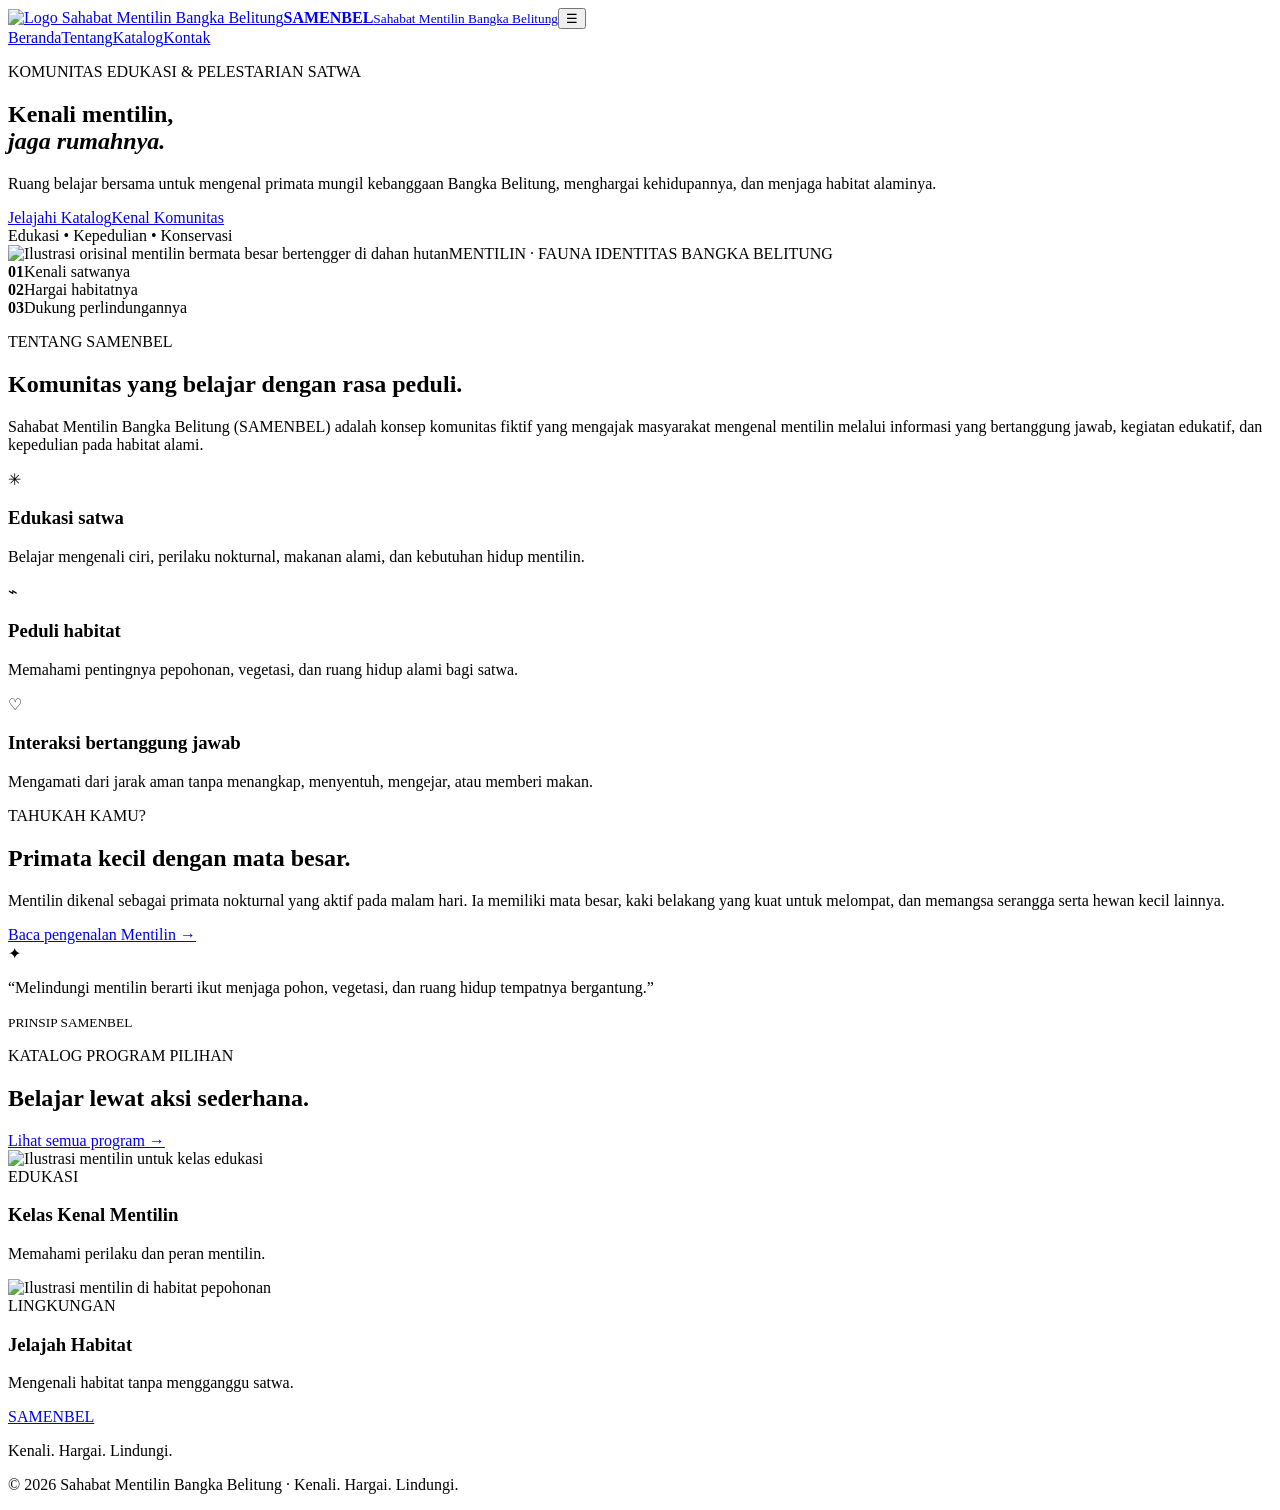
==== index.html @ 46540bb0 "Add files via upload" ====
<!DOCTYPE html>
<html lang="id">
<head>
  <meta charset="UTF-8">
  <meta name="viewport" content="width=device-width, initial-scale=1.0">
  <meta name="description" content="Komunitas fiktif edukasi dan pelestarian Mentilin di Bangka Belitung.">
  <title>Beranda | Sahabat Mentilin Bangka Belitung</title>
  <link rel="stylesheet" href="css/style.css">
  <script src="js/script.js" defer></script>
</head>
<body>
<header class="site-header"><div class="container header-inner"><a class="brand" href="index.html"><img src="img/logo-samenbel.svg" alt="Logo Sahabat Mentilin Bangka Belitung"><span><strong>SAMENBEL</strong><small>Sahabat Mentilin Bangka Belitung</small></span></a><button class="menu-toggle" type="button" aria-label="Buka navigasi" aria-expanded="false">☰</button><nav class="main-nav" aria-label="Navigasi utama"><a class="active" href="index.html">Beranda</a><a class="" href="tentang.html">Tentang</a><a class="" href="katalog.html">Katalog</a><a class="" href="kontak.php">Kontak</a></nav></div></header>
<main>
<section class="hero container"><div class="hero-copy"><p class="eyebrow">KOMUNITAS EDUKASI & PELESTARIAN SATWA</p><h1>Kenali mentilin,<br><em>jaga rumahnya.</em></h1><p class="hero-lead">Ruang belajar bersama untuk mengenal primata mungil kebanggaan Bangka Belitung, menghargai kehidupannya, dan menjaga habitat alaminya.</p><div class="hero-actions"><a class="button button-primary" href="katalog.html">Jelajahi Katalog</a><a class="button button-ghost" href="tentang.html">Kenal Komunitas</a></div><div class="hero-note"><span class="note-dot"></span> Edukasi • Kepedulian • Konservasi</div></div><div class="hero-art"><img src="img/hero-mentilin.svg" alt="Ilustrasi orisinal mentilin bermata besar bertengger di dahan hutan"><span class="art-caption">MENTILIN · FAUNA IDENTITAS BANGKA BELITUNG</span></div></section>
<section class="intro-strip"><div class="container strip-grid"><div><strong>01</strong><span>Kenali satwanya</span></div><div><strong>02</strong><span>Hargai habitatnya</span></div><div><strong>03</strong><span>Dukung perlindungannya</span></div></div></section>
<section class="section container"><div class="section-heading"><p class="eyebrow">TENTANG SAMENBEL</p><h2>Komunitas yang belajar dengan rasa peduli.</h2><p class="muted">Sahabat Mentilin Bangka Belitung (SAMENBEL) adalah konsep komunitas fiktif yang mengajak masyarakat mengenal mentilin melalui informasi yang bertanggung jawab, kegiatan edukatif, dan kepedulian pada habitat alami.</p></div><div class="feature-grid"><article class="feature-card"><span class="feature-icon">✳</span><h3>Edukasi satwa</h3><p>Belajar mengenali ciri, perilaku nokturnal, makanan alami, dan kebutuhan hidup mentilin.</p></article><article class="feature-card"><span class="feature-icon">⌁</span><h3>Peduli habitat</h3><p>Memahami pentingnya pepohonan, vegetasi, dan ruang hidup alami bagi satwa.</p></article><article class="feature-card"><span class="feature-icon">♡</span><h3>Interaksi bertanggung jawab</h3><p>Mengamati dari jarak aman tanpa menangkap, menyentuh, mengejar, atau memberi makan.</p></article></div></section>
<section class="section section-soft"><div class="container split-section"><div><p class="eyebrow">TAHUKAH KAMU?</p><h2>Primata kecil dengan mata besar.</h2><p class="muted">Mentilin dikenal sebagai primata nokturnal yang aktif pada malam hari. Ia memiliki mata besar, kaki belakang yang kuat untuk melompat, dan memangsa serangga serta hewan kecil lainnya.</p><a class="text-link" href="tentang.html#kenali-mentilin">Baca pengenalan Mentilin →</a></div><div class="fact-panel"><span class="fact-mark">✦</span><p>“Melindungi mentilin berarti ikut menjaga pohon, vegetasi, dan ruang hidup tempatnya bergantung.”</p><small>PRINSIP SAMENBEL</small></div></div></section>
<section class="section container"><div class="section-heading section-heading-row"><div><p class="eyebrow">KATALOG PROGRAM PILIHAN</p><h2>Belajar lewat aksi sederhana.</h2></div><a class="text-link" href="katalog.html">Lihat semua program →</a></div><div class="mini-programs"><article><img src="img/program-edukasi.svg" alt="Ilustrasi mentilin untuk kelas edukasi"><div><span>EDUKASI</span><h3>Kelas Kenal Mentilin</h3><p>Memahami perilaku dan peran mentilin.</p></div></article><article><img src="img/program-habitat.svg" alt="Ilustrasi mentilin di habitat pepohonan"><div><span>LINGKUNGAN</span><h3>Jelajah Habitat</h3><p>Mengenali habitat tanpa mengganggu satwa.</p></div></article></div></section>
</main>
<footer class="site-footer"><div class="container footer-inner"><div><a class="footer-brand" href="index.html">SAMENBEL</a><p>Kenali. Hargai. Lindungi.</p></div><p class="footer-note">© 2026 Sahabat Mentilin Bangka Belitung · Kenali. Hargai. Lindungi.</p></div></footer>
</body>
</html>
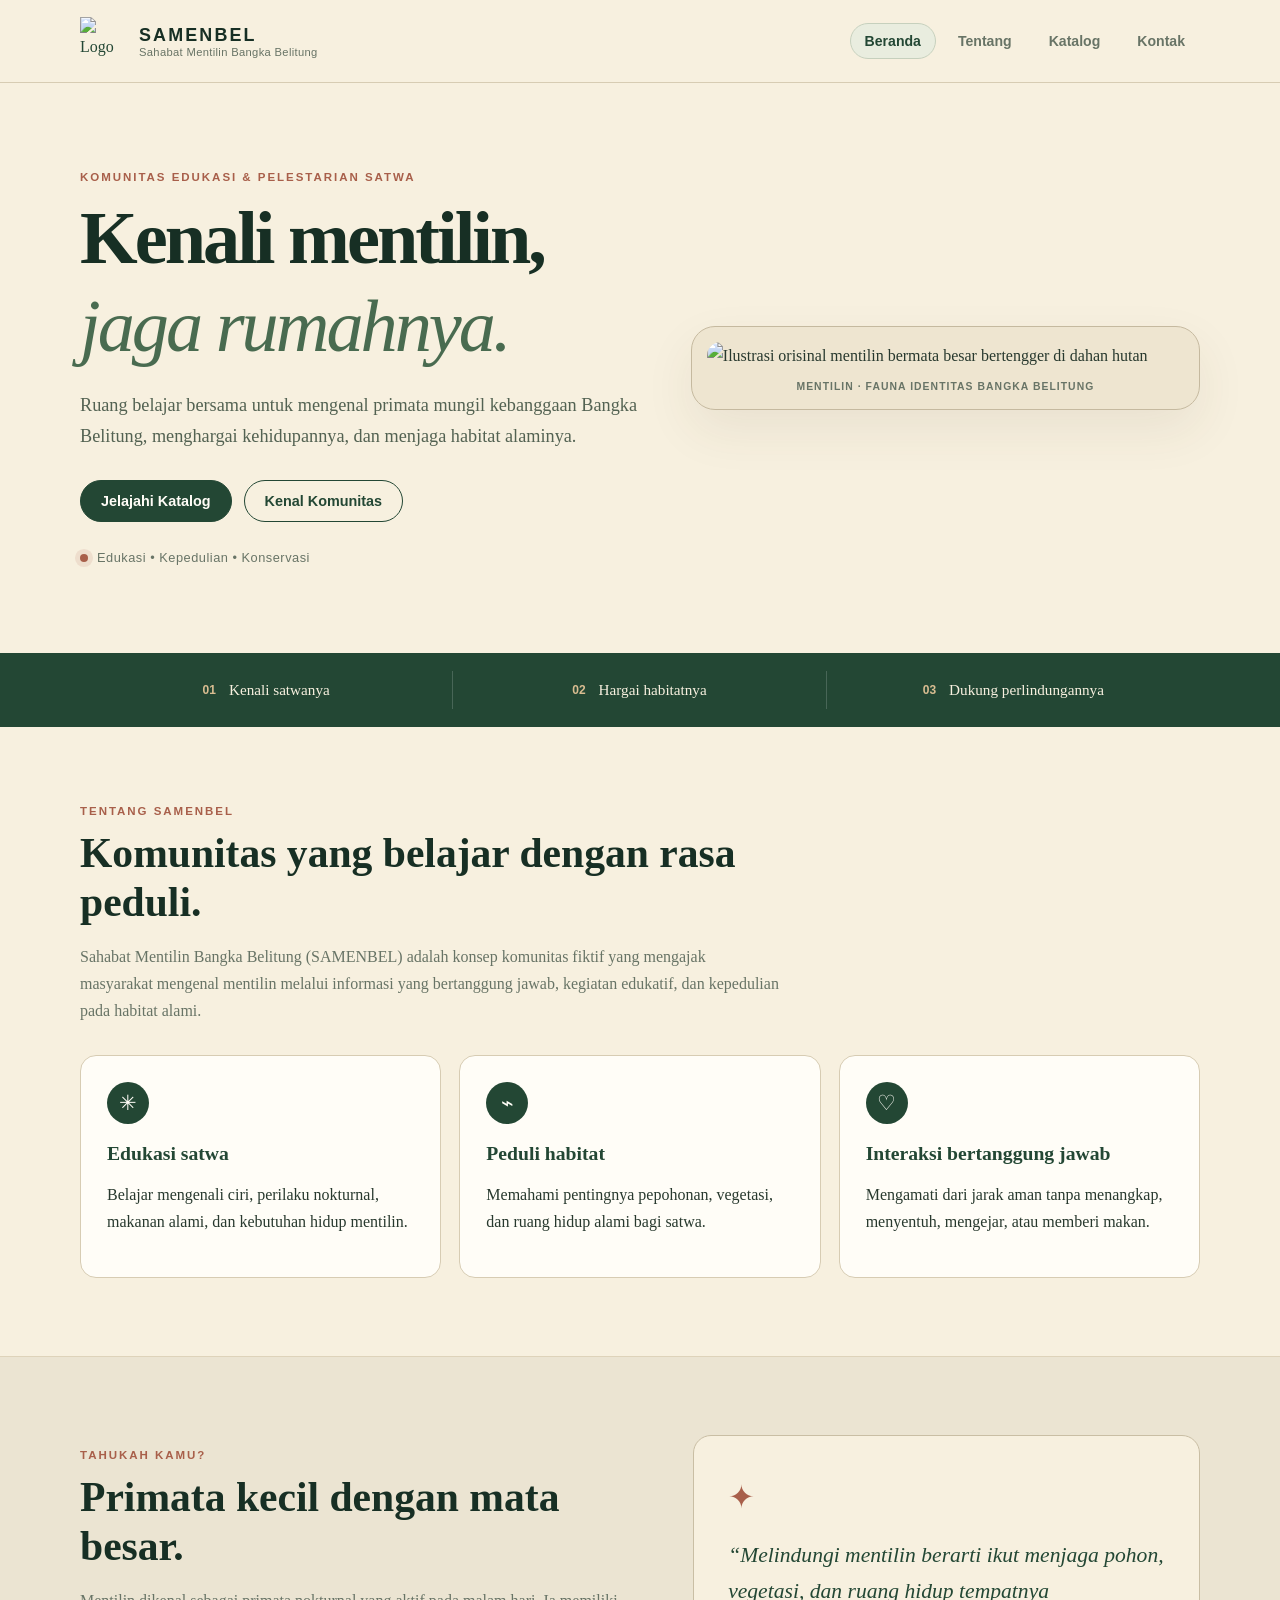
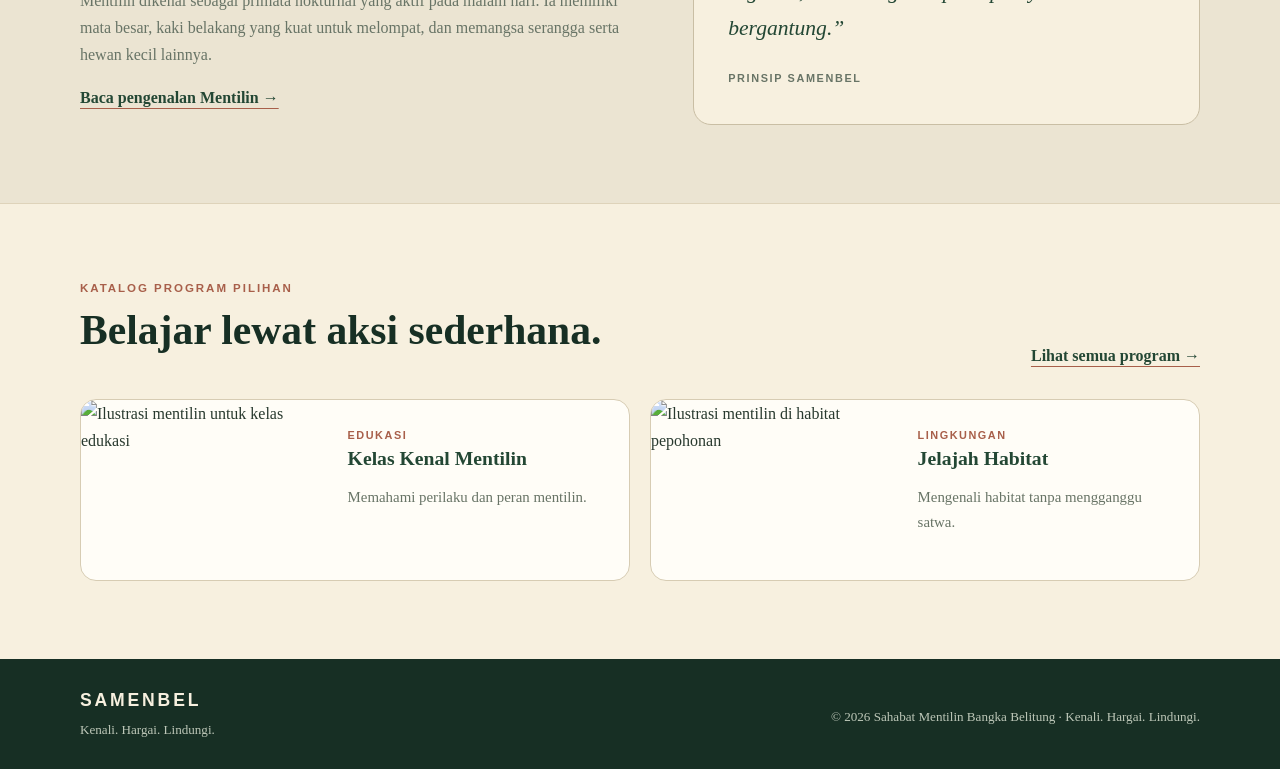
==== commit c7e7f01e: "Update index.html" ====
--- a/index.html
+++ b/index.html
@@ -5,8 +5,8 @@
   <meta name="viewport" content="width=device-width, initial-scale=1.0">
   <meta name="description" content="Komunitas fiktif edukasi dan pelestarian Mentilin di Bangka Belitung.">
   <title>Beranda | Sahabat Mentilin Bangka Belitung</title>
-  <link rel="stylesheet" href="css/style.css">
-  <script src="js/script.js" defer></script>
+  <link rel="stylesheet" href="style.css">
+  <script src="script.js" defer></script>
 </head>
 <body>
 <header class="site-header"><div class="container header-inner"><a class="brand" href="index.html"><img src="img/logo-samenbel.svg" alt="Logo Sahabat Mentilin Bangka Belitung"><span><strong>SAMENBEL</strong><small>Sahabat Mentilin Bangka Belitung</small></span></a><button class="menu-toggle" type="button" aria-label="Buka navigasi" aria-expanded="false">☰</button><nav class="main-nav" aria-label="Navigasi utama"><a class="active" href="index.html">Beranda</a><a class="" href="tentang.html">Tentang</a><a class="" href="katalog.html">Katalog</a><a class="" href="kontak.php">Kontak</a></nav></div></header>
--- a/style.css
+++ b/style.css
@@ -0,0 +1,175 @@
+/* SAMENBEL — Sahabat Mentilin Bangka Belitung */
+:root {
+  --hutan: #234734;
+  --hutan-gelap: #172f24;
+  --hutan-terang: #496b50;
+  --lumut: #8fa17a;
+  --krem: #f7f0df;
+  --kertas: #eee5d0;
+  --cokelat: #6b6256;
+  --tembaga: #a85f4a;
+  --teks: #28392e;
+  --redup: #687466;
+  --garis: #d7ccb3;
+  --putih: #fffdf7;
+  --radius: 16px;
+  --lebar: 1120px;
+}
+* { box-sizing: border-box; }
+html { scroll-behavior: smooth; }
+body { margin: 0; color: var(--teks); background: var(--krem); font-family: Georgia, "Times New Roman", serif; line-height: 1.7; }
+img { display: block; max-width: 100%; }
+a { color: var(--hutan); }
+button, input, select, textarea { font: inherit; }
+::selection { color: var(--putih); background: var(--hutan); }
+.container { width: min(var(--lebar), calc(100% - 40px)); margin-inline: auto; }
+.site-header { position: sticky; top: 0; z-index: 10; background: #f7f0dff2; border-bottom: 1px solid var(--garis); backdrop-filter: blur(12px); }
+.header-inner { display: flex; align-items: center; justify-content: space-between; gap: 24px; min-height: 82px; }
+.brand { display: flex; align-items: center; gap: 11px; text-decoration: none; }
+.brand img { width: 48px; height: 48px; }
+.brand strong { display: block; color: var(--hutan-gelap); font: 800 1.12rem Arial, sans-serif; letter-spacing: .12em; }
+.brand small { display: block; color: var(--redup); font: .7rem Arial, sans-serif; letter-spacing: .03em; }
+.main-nav { display: flex; align-items: center; gap: 7px; }
+.main-nav a { padding: 9px 14px; border: 1px solid transparent; border-radius: 99px; color: var(--redup); font: 700 .88rem Arial, sans-serif; text-decoration: none; transition: color .2s, background .2s, border-color .2s; }
+.main-nav a:hover, .main-nav a.active { color: var(--hutan); border-color: #c6d0bd; background: #e9eddf; }
+.menu-toggle { display: none; padding: 8px 12px; border: 1px solid var(--garis); border-radius: 9px; color: var(--hutan); background: var(--putih); cursor: pointer; }
+.hero { display: grid; grid-template-columns: minmax(0, 1.05fr) minmax(320px, .95fr); align-items: center; gap: 48px; min-height: 570px; padding-block: 72px; }
+.eyebrow { margin: 0 0 12px; color: var(--tembaga); font: 800 .72rem Arial, sans-serif; letter-spacing: .17em; text-transform: uppercase; }
+h1, h2, h3 { margin-top: 0; line-height: 1.18; }
+h1 { margin-bottom: 20px; color: var(--hutan-gelap); font-size: clamp(2.7rem, 5.8vw, 4.7rem); font-weight: 700; letter-spacing: -.04em; }
+h1 em { color: var(--hutan-terang); font-weight: 500; }
+h2 { margin-bottom: 14px; color: var(--hutan-gelap); font-size: clamp(1.8rem, 3.3vw, 2.6rem); }
+h3 { margin-bottom: 9px; color: var(--hutan); font-size: 1.23rem; }
+.hero-lead { max-width: 630px; color: #536252; font-size: 1.14rem; }
+.hero-actions { display: flex; flex-wrap: wrap; gap: 12px; margin-top: 28px; }
+.button { display: inline-block; padding: 12px 20px; border: 1px solid var(--hutan); border-radius: 99px; font: 700 .9rem Arial, sans-serif; text-align: center; text-decoration: none; cursor: pointer; transition: transform .2s, box-shadow .2s, background .2s; }
+.button:hover { transform: translateY(-2px); box-shadow: 0 9px 20px #23473422; }
+.button-primary { color: var(--putih); background: var(--hutan); }
+.button-primary:hover { color: #fff; background: #315c41; }
+.button-ghost { color: var(--hutan); background: transparent; }
+.button-ghost:hover { background: #e9eddf; }
+.hero-note { display: flex; align-items: center; gap: 9px; margin-top: 28px; color: var(--redup); font: .8rem Arial, sans-serif; letter-spacing: .04em; }
+.note-dot { width: 8px; height: 8px; border-radius: 50%; background: var(--tembaga); box-shadow: 0 0 0 5px #a85f4a1f; }
+.hero-art { position: relative; padding: 15px; border: 1px solid #c5b99f; border-radius: 24px; background: #eee5d0; box-shadow: 0 20px 50px #4b422514; animation: float-in .7s ease both; }
+.hero-art img { width: 100%; border-radius: 15px; }
+.art-caption { display: block; padding: 11px 6px 2px; color: var(--redup); font: 700 .65rem Arial, sans-serif; letter-spacing: .1em; text-align: center; }
+.intro-strip { color: var(--krem); background: var(--hutan); }
+.strip-grid { display: grid; grid-template-columns: repeat(3, 1fr); padding-block: 18px; }
+.strip-grid div { display: flex; justify-content: center; align-items: center; gap: 13px; padding: 6px; border-right: 1px solid #ffffff2c; }
+.strip-grid div:last-child { border-right: 0; }
+.strip-grid strong { color: #d9bd91; font: 800 .75rem Arial, sans-serif; }
+.strip-grid span { font-size: .95rem; }
+.section { padding-block: 78px; }
+.section-soft { background: #ebe4d2; border-block: 1px solid #ded3ba; }
+.section-heading { max-width: 700px; margin-bottom: 30px; }
+.section-heading-row { display: flex; justify-content: space-between; align-items: end; gap: 24px; max-width: none; }
+.muted { color: var(--redup); }
+.feature-grid { display: grid; grid-template-columns: repeat(3, 1fr); gap: 18px; }
+.feature-card { padding: 26px; border: 1px solid var(--garis); border-radius: var(--radius); background: var(--putih); transition: transform .2s, box-shadow .2s; }
+.feature-card:hover, .program-card:hover { transform: translateY(-5px); box-shadow: 0 14px 28px #354c3518; }
+.feature-icon { display: grid; place-items: center; width: 42px; height: 42px; margin-bottom: 18px; border-radius: 50%; color: var(--putih); background: var(--hutan); font-size: 1.3rem; }
+.split-section { display: grid; grid-template-columns: 1fr .9fr; align-items: center; gap: 50px; }
+.fact-panel { padding: 34px; border: 1px solid #c9bea4; border-radius: 18px; background: #f7f0df; }
+.fact-mark { color: var(--tembaga); font-size: 2rem; }
+.fact-panel p { margin: 12px 0 16px; color: var(--hutan); font-size: 1.35rem; font-style: italic; }
+.fact-panel small { color: var(--redup); font: 800 .68rem Arial, sans-serif; letter-spacing: .15em; }
+.text-link { color: var(--hutan); font-weight: 700; text-decoration-color: #a85f4a; text-underline-offset: 5px; }
+.mini-programs { display: grid; grid-template-columns: repeat(2, 1fr); gap: 20px; }
+.mini-programs article { display: grid; grid-template-columns: 45% 1fr; overflow: hidden; border: 1px solid var(--garis); border-radius: var(--radius); background: var(--putih); }
+.mini-programs img { width: 100%; height: 100%; min-height: 180px; object-fit: cover; }
+.mini-programs article div { padding: 20px; }
+.mini-programs span, .program-tag, .card-kicker { color: var(--tembaga); font: 800 .68rem Arial, sans-serif; letter-spacing: .14em; text-transform: uppercase; }
+.mini-programs p { margin-bottom: 0; color: var(--redup); font-size: .93rem; }
+.page-hero { padding-block: 86px 34px; }
+.page-hero h1 { max-width: 780px; font-size: clamp(2.6rem, 5.5vw, 4.2rem); }
+.about-intro { display: grid; grid-template-columns: .95fr 1.05fr; align-items: center; gap: 48px; }
+.about-image { padding: 12px; border: 1px solid #c5b99f; border-radius: 20px; background: #eee5d0; }
+.about-image img { width: 100%; border-radius: 12px; }
+.vision-grid { display: grid; grid-template-columns: .8fr 1.2fr; gap: 18px; }
+.vision-card { padding: 28px; border: 1px solid #d4c8ae; border-radius: var(--radius); background: var(--putih); }
+.vision-card h3 { margin-top: 18px; font-size: 1.4rem; line-height: 1.45; }
+.vision-card ul { margin: 16px 0 0; padding-left: 20px; color: var(--redup); }
+.vision-card li { margin-bottom: 10px; }
+.table-wrap { overflow-x: auto; border: 1px solid var(--garis); border-radius: 12px; }
+table { width: 100%; min-width: 680px; border-collapse: collapse; background: var(--putih); }
+th, td { padding: 15px 17px; border-bottom: 1px solid var(--garis); text-align: left; vertical-align: top; }
+th { color: var(--krem); background: var(--hutan); font: 800 .72rem Arial, sans-serif; letter-spacing: .09em; text-transform: uppercase; }
+td { color: #536252; }
+tbody tr:last-child td { border-bottom: 0; }
+tbody tr:hover { background: #f0f2e8; }
+.source-note { margin-top: 12px; color: var(--redup); font-size: .82rem; }
+.value-row { display: flex; flex-wrap: wrap; gap: 10px; }
+.value-row span { padding: 9px 15px; border: 1px solid var(--garis); border-radius: 99px; color: var(--hutan); background: #fffaf0; font: 700 .85rem Arial, sans-serif; }
+.program-grid { display: grid; grid-template-columns: repeat(3, 1fr); gap: 20px; }
+.program-card { overflow: hidden; border: 1px solid var(--garis); border-radius: 17px; background: var(--putih); transition: transform .2s, box-shadow .2s; }
+.program-card img { width: 100%; aspect-ratio: 800 / 520; object-fit: cover; border-bottom: 1px solid var(--garis); }
+.program-body { position: relative; min-height: 245px; padding: 22px; }
+.program-body p { color: var(--redup); font-size: .94rem; }
+.program-index { position: absolute; right: 20px; bottom: 15px; color: #a7a18e; font: 800 .65rem Arial, sans-serif; letter-spacing: .12em; }
+.safety-list { padding: 24px 28px; border: 1px solid #d2c6ad; border-radius: 16px; background: #f7f0df; }
+.safety-list p { display: flex; gap: 15px; align-items: baseline; margin: 0; padding: 12px 0; border-bottom: 1px solid var(--garis); color: var(--hutan); }
+.safety-list p:last-child { border-bottom: 0; }
+.safety-list span { color: var(--tembaga); font: 800 .72rem Arial, sans-serif; }
+.contact-grid { display: grid; grid-template-columns: .95fr 1.05fr; align-items: start; gap: 36px; }
+.contact-details, .form-panel { padding: 28px; border: 1px solid var(--garis); border-radius: 17px; background: var(--putih); }
+.contact-detail { padding: 14px 0; border-bottom: 1px solid var(--garis); }
+.contact-detail span { display: block; margin-bottom: 4px; color: var(--tembaga); font: 800 .68rem Arial, sans-serif; letter-spacing: .13em; text-transform: uppercase; }
+.contact-detail p { margin: 0; color: var(--redup); }
+.map-panel { height: 250px; margin-top: 22px; overflow: hidden; border: 1px solid var(--garis); border-radius: 12px; }
+.map-panel iframe { width: 100%; height: 100%; border: 0; filter: saturate(.6); }
+.form-intro { font-size: .93rem; }
+.form-field { margin-bottom: 16px; }
+.form-field label { display: block; margin-bottom: 6px; color: var(--hutan); font: 700 .82rem Arial, sans-serif; }
+.form-field input, .form-field select, .form-field textarea { width: 100%; padding: 11px 12px; border: 1px solid #cfc4ac; border-radius: 9px; outline: none; color: var(--teks); background: #fffdf8; }
+.form-field input:focus, .form-field select:focus, .form-field textarea:focus { border-color: var(--hutan-terang); box-shadow: 0 0 0 3px #8fa17a33; }
+.form-field textarea { resize: vertical; }
+.form-field small { color: var(--redup); font-size: .76rem; }
+.form-status { min-height: 1.5em; margin: 10px 0 0; color: var(--hutan); font-size: .88rem; }
+.site-footer { color: #e8e3d3; background: var(--hutan-gelap); }
+.footer-inner { display: flex; justify-content: space-between; align-items: center; gap: 20px; padding-block: 28px; }
+.footer-brand { color: #f7f0df; font: 800 1.1rem Arial, sans-serif; letter-spacing: .16em; text-decoration: none; }
+.footer-inner p { margin: 5px 0 0; color: #bdc7b8; font-size: .82rem; }
+.footer-note { text-align: right; }
+@keyframes float-in { from { opacity: 0; transform: translateY(14px); } to { opacity: 1; transform: translateY(0); } }
+@media (max-width: 760px) {
+  .menu-toggle { display: block; }
+  .header-inner { position: relative; flex-wrap: wrap; padding-block: 12px; }
+  .main-nav { display: none; flex: 1 0 100%; flex-direction: column; align-items: stretch; gap: 4px; }
+  .main-nav.show-menu { display: flex; }
+  .main-nav a { padding: 11px 13px; }
+  .hero, .split-section, .about-intro, .vision-grid, .contact-grid { grid-template-columns: 1fr; }
+  .hero { gap: 30px; min-height: 0; padding-block: 58px; }
+  .feature-grid { grid-template-columns: 1fr; }
+  .program-grid { grid-template-columns: repeat(2, minmax(0, 1fr)); }
+}
+@media (max-width: 600px) {
+  .container { width: min(var(--lebar), calc(100% - 30px)); }
+  .section { padding-block: 55px; }
+  .page-hero { padding-block: 62px 25px; }
+  .page-hero h1 { font-size: 2.55rem; }
+  .strip-grid { grid-template-columns: 1fr; padding-block: 8px; }
+  .strip-grid div { justify-content: flex-start; border-right: 0; border-bottom: 1px solid #ffffff2c; padding: 10px 3px; }
+  .strip-grid div:last-child { border-bottom: 0; }
+  .section-heading-row { align-items: flex-start; flex-direction: column; }
+  .program-grid, .mini-programs { grid-template-columns: 1fr; }
+  .mini-programs article { grid-template-columns: 1fr; }
+  .mini-programs img { aspect-ratio: 800 / 520; min-height: 0; }
+  .hero-art { padding: 8px; }
+  .contact-details, .form-panel { padding: 21px; }
+  .footer-inner { align-items: flex-start; flex-direction: column; }
+  .footer-note { text-align: left; }
+  table { min-width: 600px; }
+}
+@media (min-width: 992px) {
+  .container { width: min(var(--lebar), calc(100% - 64px)); }
+  .program-grid { grid-template-columns: repeat(3, 1fr); }
+}
+
+/* Status pengiriman formulir dari server */
+.form-alert { margin: 14px 0 18px; padding: 12px 14px; border-radius: 9px; font-size: .9rem; }
+.form-alert.success { border: 1px solid #8aa77f; color: #294c36; background: #e7f0e3; }
+.form-alert.error { border: 1px solid #c47b6c; color: #783a2e; background: #f8e9e4; }
+
+/* Penyesuaian ilustrasi Mentilin dan aksesibilitas. */
+.program-card img { background: #e8e4d4; }
+.menu-toggle:focus-visible, .main-nav a:focus-visible, .button:focus-visible, input:focus-visible, select:focus-visible, textarea:focus-visible { outline: 3px solid #a85f4a; outline-offset: 3px; }
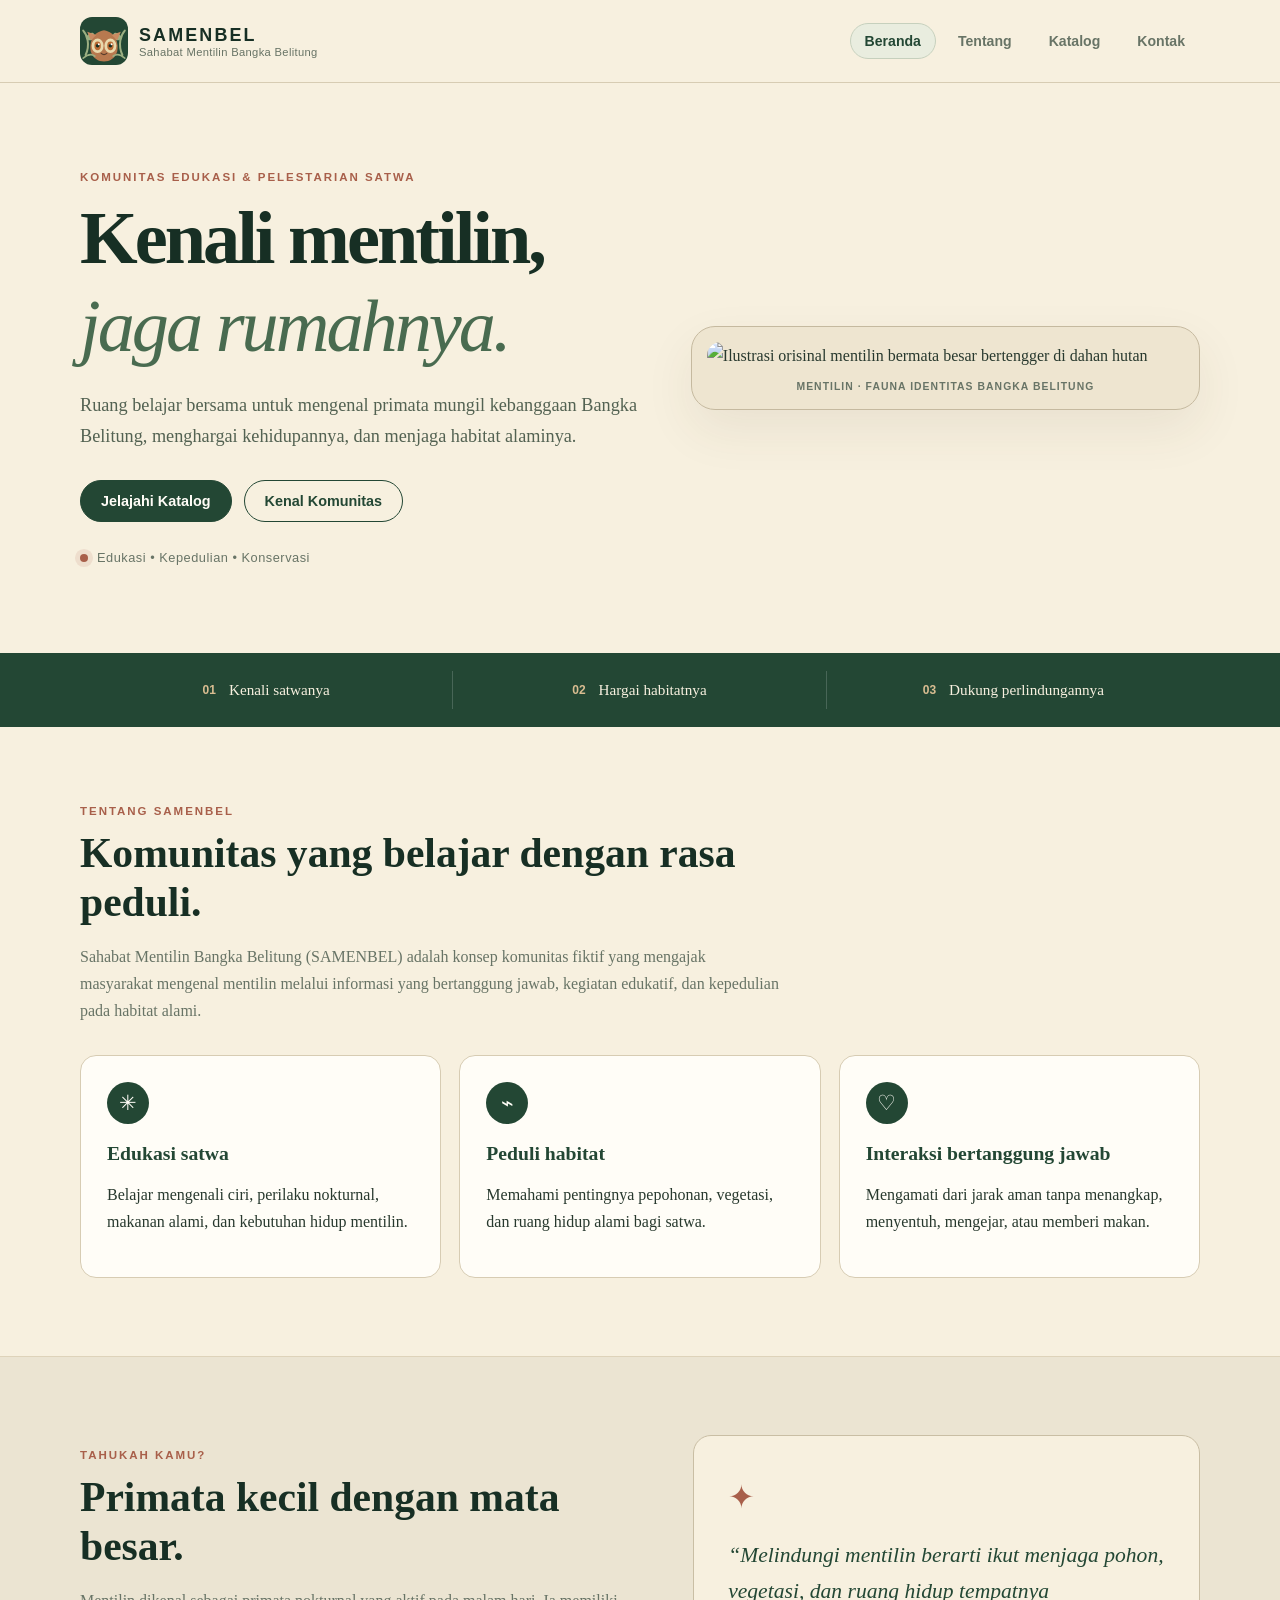
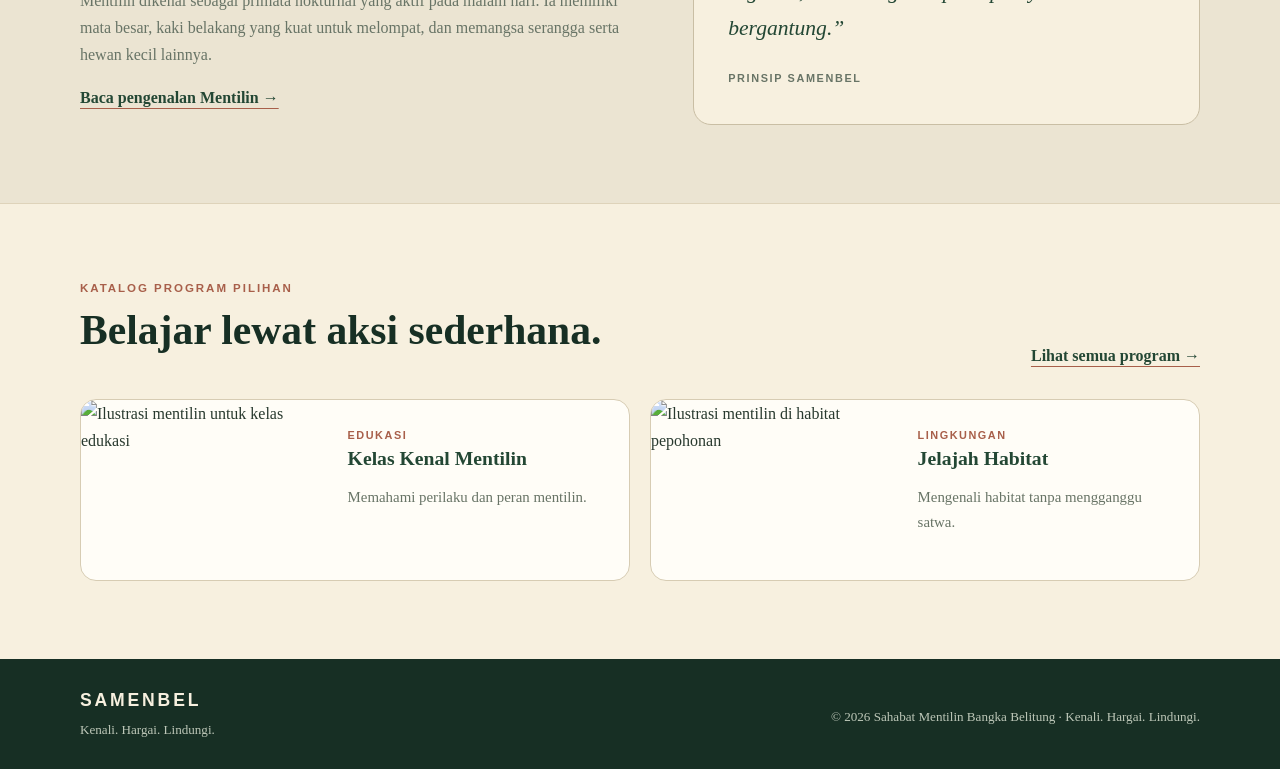
==== commit e1aa0040: "Update index.html" ====
--- a/index.html
+++ b/index.html
@@ -9,7 +9,7 @@
   <script src="script.js" defer></script>
 </head>
 <body>
-<header class="site-header"><div class="container header-inner"><a class="brand" href="index.html"><img src="img/logo-samenbel.svg" alt="Logo Sahabat Mentilin Bangka Belitung"><span><strong>SAMENBEL</strong><small>Sahabat Mentilin Bangka Belitung</small></span></a><button class="menu-toggle" type="button" aria-label="Buka navigasi" aria-expanded="false">☰</button><nav class="main-nav" aria-label="Navigasi utama"><a class="active" href="index.html">Beranda</a><a class="" href="tentang.html">Tentang</a><a class="" href="katalog.html">Katalog</a><a class="" href="kontak.php">Kontak</a></nav></div></header>
+<header class="site-header"><div class="container header-inner"><a class="brand" href="index.html"><img src="logo-samenbel.svg" alt="Logo Sahabat Mentilin Bangka Belitung"><span><strong>SAMENBEL</strong><small>Sahabat Mentilin Bangka Belitung</small></span></a><button class="menu-toggle" type="button" aria-label="Buka navigasi" aria-expanded="false">☰</button><nav class="main-nav" aria-label="Navigasi utama"><a class="active" href="index.html">Beranda</a><a class="" href="tentang.html">Tentang</a><a class="" href="katalog.html">Katalog</a><a class="" href="kontak.php">Kontak</a></nav></div></header>
 <main>
 <section class="hero container"><div class="hero-copy"><p class="eyebrow">KOMUNITAS EDUKASI & PELESTARIAN SATWA</p><h1>Kenali mentilin,<br><em>jaga rumahnya.</em></h1><p class="hero-lead">Ruang belajar bersama untuk mengenal primata mungil kebanggaan Bangka Belitung, menghargai kehidupannya, dan menjaga habitat alaminya.</p><div class="hero-actions"><a class="button button-primary" href="katalog.html">Jelajahi Katalog</a><a class="button button-ghost" href="tentang.html">Kenal Komunitas</a></div><div class="hero-note"><span class="note-dot"></span> Edukasi • Kepedulian • Konservasi</div></div><div class="hero-art"><img src="img/hero-mentilin.svg" alt="Ilustrasi orisinal mentilin bermata besar bertengger di dahan hutan"><span class="art-caption">MENTILIN · FAUNA IDENTITAS BANGKA BELITUNG</span></div></section>
 <section class="intro-strip"><div class="container strip-grid"><div><strong>01</strong><span>Kenali satwanya</span></div><div><strong>02</strong><span>Hargai habitatnya</span></div><div><strong>03</strong><span>Dukung perlindungannya</span></div></div></section>
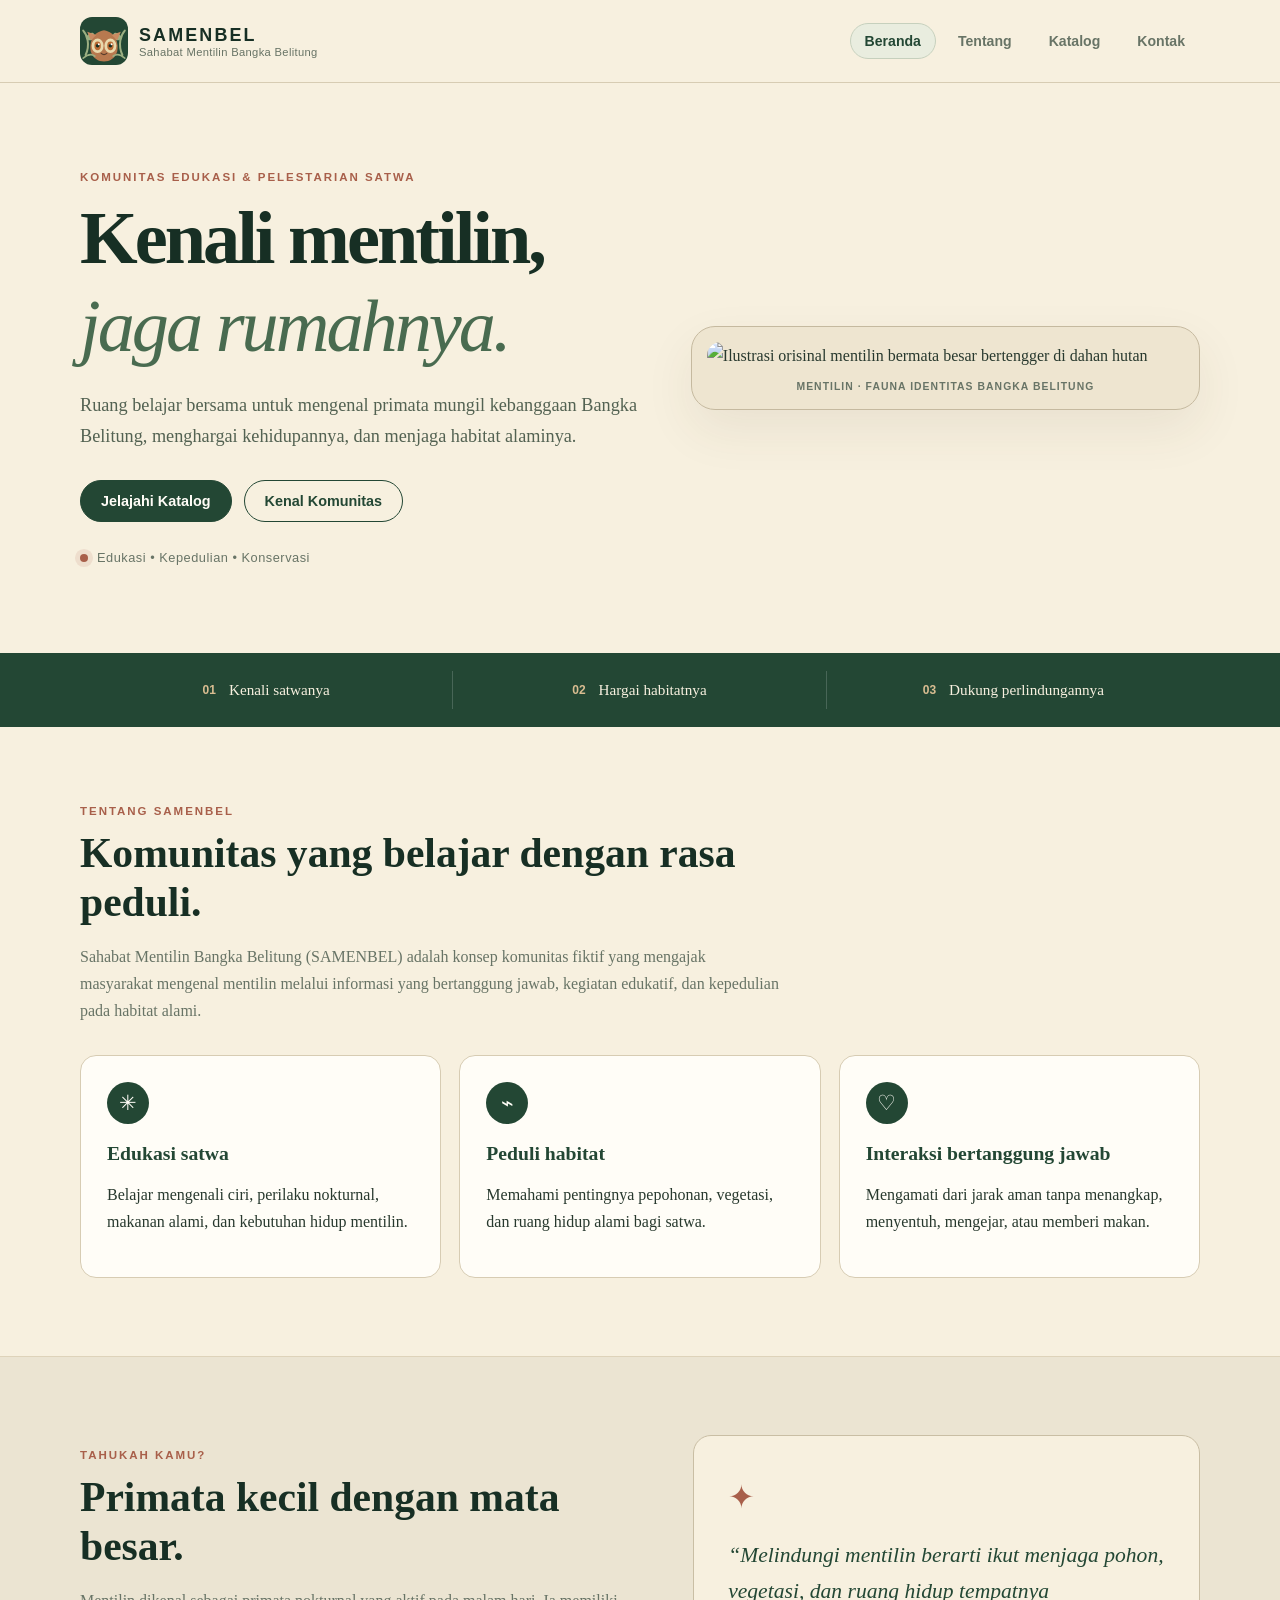
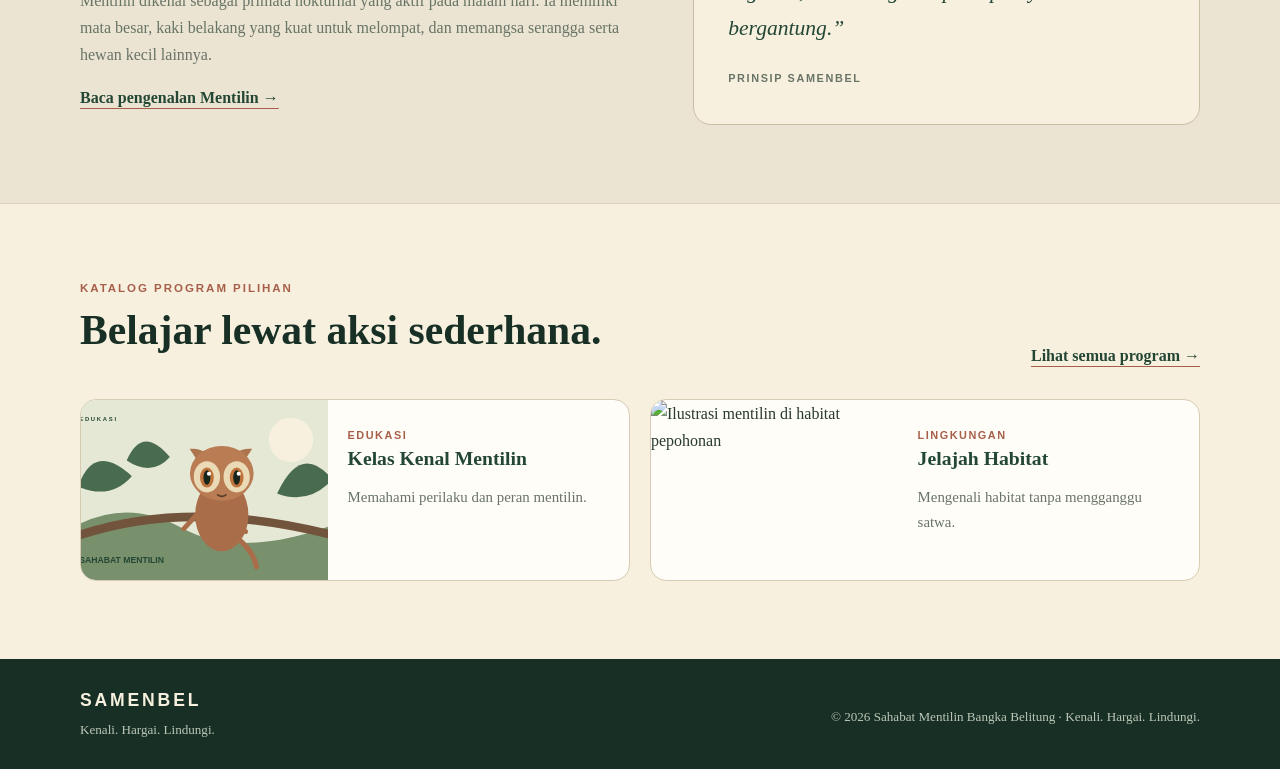
==== commit 4e169ebc: "Update index.html" ====
--- a/index.html
+++ b/index.html
@@ -15,7 +15,7 @@
 <section class="intro-strip"><div class="container strip-grid"><div><strong>01</strong><span>Kenali satwanya</span></div><div><strong>02</strong><span>Hargai habitatnya</span></div><div><strong>03</strong><span>Dukung perlindungannya</span></div></div></section>
 <section class="section container"><div class="section-heading"><p class="eyebrow">TENTANG SAMENBEL</p><h2>Komunitas yang belajar dengan rasa peduli.</h2><p class="muted">Sahabat Mentilin Bangka Belitung (SAMENBEL) adalah konsep komunitas fiktif yang mengajak masyarakat mengenal mentilin melalui informasi yang bertanggung jawab, kegiatan edukatif, dan kepedulian pada habitat alami.</p></div><div class="feature-grid"><article class="feature-card"><span class="feature-icon">✳</span><h3>Edukasi satwa</h3><p>Belajar mengenali ciri, perilaku nokturnal, makanan alami, dan kebutuhan hidup mentilin.</p></article><article class="feature-card"><span class="feature-icon">⌁</span><h3>Peduli habitat</h3><p>Memahami pentingnya pepohonan, vegetasi, dan ruang hidup alami bagi satwa.</p></article><article class="feature-card"><span class="feature-icon">♡</span><h3>Interaksi bertanggung jawab</h3><p>Mengamati dari jarak aman tanpa menangkap, menyentuh, mengejar, atau memberi makan.</p></article></div></section>
 <section class="section section-soft"><div class="container split-section"><div><p class="eyebrow">TAHUKAH KAMU?</p><h2>Primata kecil dengan mata besar.</h2><p class="muted">Mentilin dikenal sebagai primata nokturnal yang aktif pada malam hari. Ia memiliki mata besar, kaki belakang yang kuat untuk melompat, dan memangsa serangga serta hewan kecil lainnya.</p><a class="text-link" href="tentang.html#kenali-mentilin">Baca pengenalan Mentilin →</a></div><div class="fact-panel"><span class="fact-mark">✦</span><p>“Melindungi mentilin berarti ikut menjaga pohon, vegetasi, dan ruang hidup tempatnya bergantung.”</p><small>PRINSIP SAMENBEL</small></div></div></section>
-<section class="section container"><div class="section-heading section-heading-row"><div><p class="eyebrow">KATALOG PROGRAM PILIHAN</p><h2>Belajar lewat aksi sederhana.</h2></div><a class="text-link" href="katalog.html">Lihat semua program →</a></div><div class="mini-programs"><article><img src="img/program-edukasi.svg" alt="Ilustrasi mentilin untuk kelas edukasi"><div><span>EDUKASI</span><h3>Kelas Kenal Mentilin</h3><p>Memahami perilaku dan peran mentilin.</p></div></article><article><img src="img/program-habitat.svg" alt="Ilustrasi mentilin di habitat pepohonan"><div><span>LINGKUNGAN</span><h3>Jelajah Habitat</h3><p>Mengenali habitat tanpa mengganggu satwa.</p></div></article></div></section>
+<section class="section container"><div class="section-heading section-heading-row"><div><p class="eyebrow">KATALOG PROGRAM PILIHAN</p><h2>Belajar lewat aksi sederhana.</h2></div><a class="text-link" href="katalog.html">Lihat semua program →</a></div><div class="mini-programs"><article><img src="program-edukasi.svg" alt="Ilustrasi mentilin untuk kelas edukasi"><div><span>EDUKASI</span><h3>Kelas Kenal Mentilin</h3><p>Memahami perilaku dan peran mentilin.</p></div></article><article><img src="img/program-habitat.svg" alt="Ilustrasi mentilin di habitat pepohonan"><div><span>LINGKUNGAN</span><h3>Jelajah Habitat</h3><p>Mengenali habitat tanpa mengganggu satwa.</p></div></article></div></section>
 </main>
 <footer class="site-footer"><div class="container footer-inner"><div><a class="footer-brand" href="index.html">SAMENBEL</a><p>Kenali. Hargai. Lindungi.</p></div><p class="footer-note">© 2026 Sahabat Mentilin Bangka Belitung · Kenali. Hargai. Lindungi.</p></div></footer>
 </body>
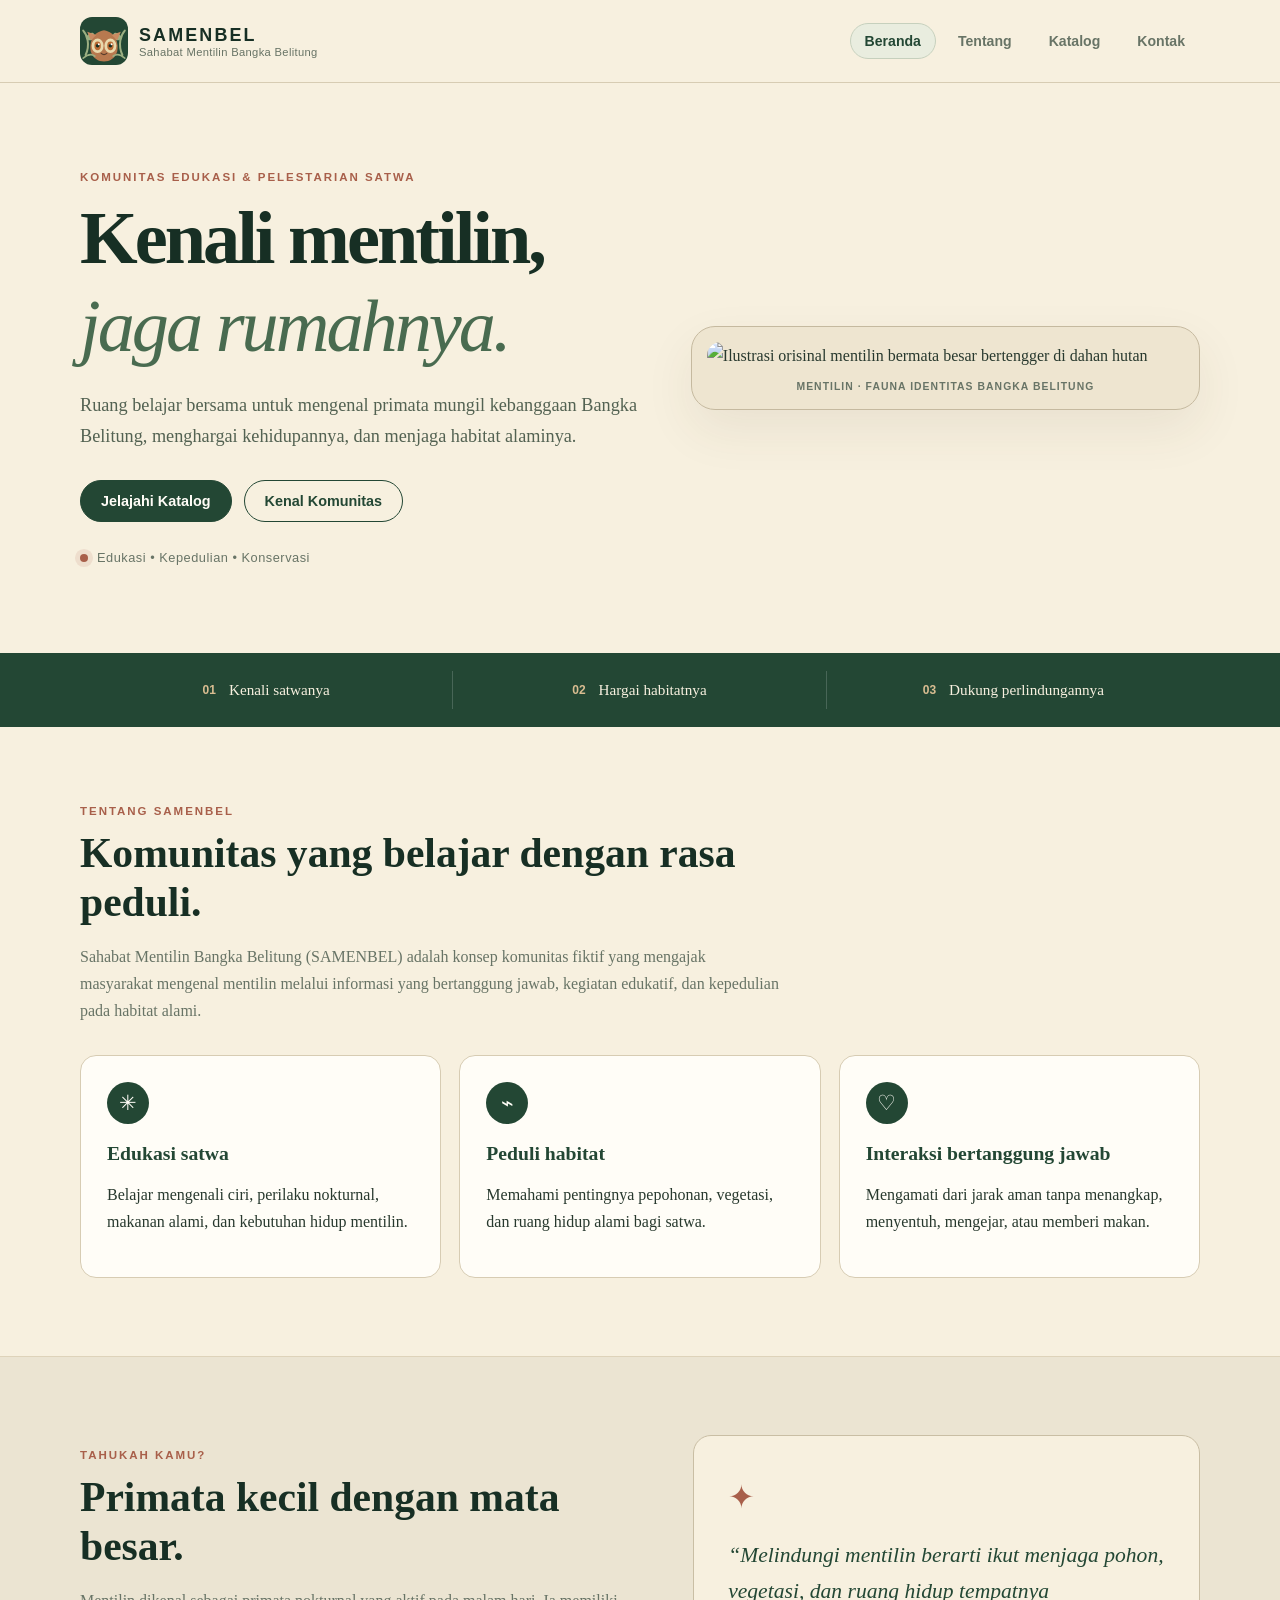
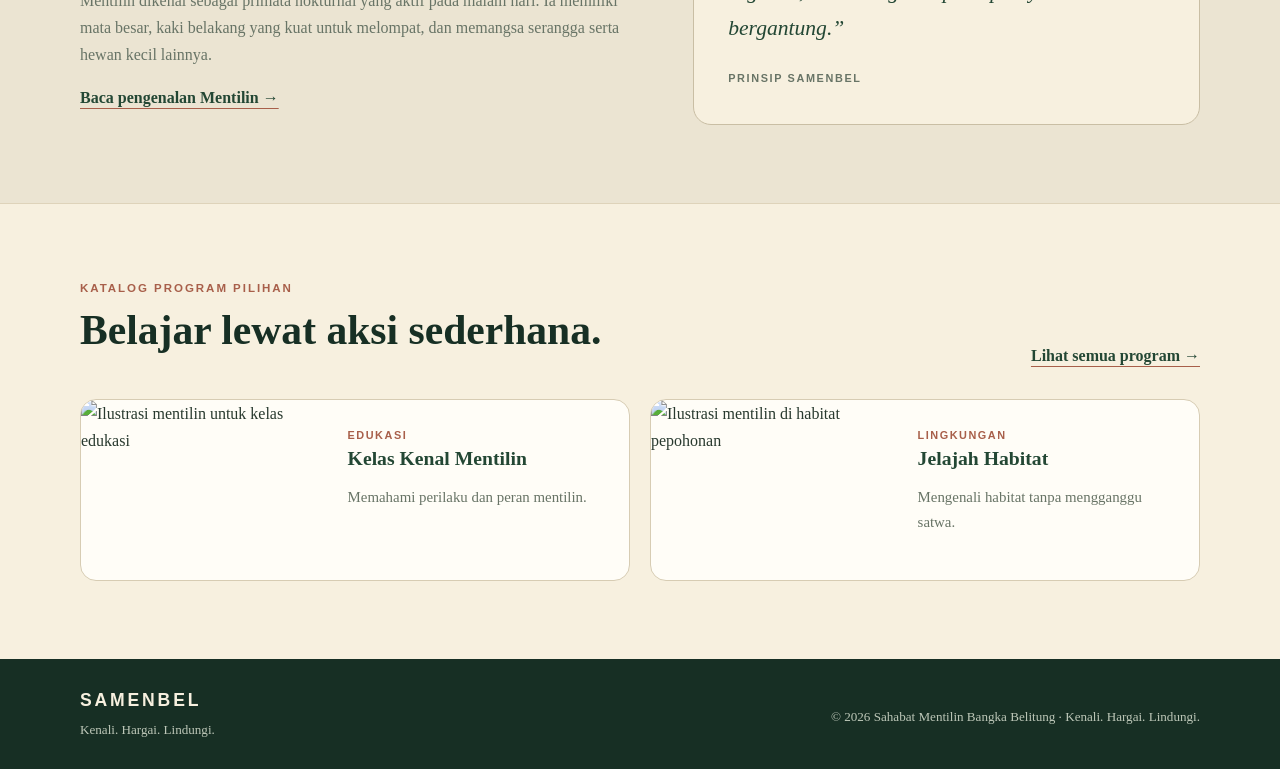
==== commit 626c437a: "Update index.html" ====
--- a/index.html
+++ b/index.html
@@ -15,7 +15,7 @@
 <section class="intro-strip"><div class="container strip-grid"><div><strong>01</strong><span>Kenali satwanya</span></div><div><strong>02</strong><span>Hargai habitatnya</span></div><div><strong>03</strong><span>Dukung perlindungannya</span></div></div></section>
 <section class="section container"><div class="section-heading"><p class="eyebrow">TENTANG SAMENBEL</p><h2>Komunitas yang belajar dengan rasa peduli.</h2><p class="muted">Sahabat Mentilin Bangka Belitung (SAMENBEL) adalah konsep komunitas fiktif yang mengajak masyarakat mengenal mentilin melalui informasi yang bertanggung jawab, kegiatan edukatif, dan kepedulian pada habitat alami.</p></div><div class="feature-grid"><article class="feature-card"><span class="feature-icon">✳</span><h3>Edukasi satwa</h3><p>Belajar mengenali ciri, perilaku nokturnal, makanan alami, dan kebutuhan hidup mentilin.</p></article><article class="feature-card"><span class="feature-icon">⌁</span><h3>Peduli habitat</h3><p>Memahami pentingnya pepohonan, vegetasi, dan ruang hidup alami bagi satwa.</p></article><article class="feature-card"><span class="feature-icon">♡</span><h3>Interaksi bertanggung jawab</h3><p>Mengamati dari jarak aman tanpa menangkap, menyentuh, mengejar, atau memberi makan.</p></article></div></section>
 <section class="section section-soft"><div class="container split-section"><div><p class="eyebrow">TAHUKAH KAMU?</p><h2>Primata kecil dengan mata besar.</h2><p class="muted">Mentilin dikenal sebagai primata nokturnal yang aktif pada malam hari. Ia memiliki mata besar, kaki belakang yang kuat untuk melompat, dan memangsa serangga serta hewan kecil lainnya.</p><a class="text-link" href="tentang.html#kenali-mentilin">Baca pengenalan Mentilin →</a></div><div class="fact-panel"><span class="fact-mark">✦</span><p>“Melindungi mentilin berarti ikut menjaga pohon, vegetasi, dan ruang hidup tempatnya bergantung.”</p><small>PRINSIP SAMENBEL</small></div></div></section>
-<section class="section container"><div class="section-heading section-heading-row"><div><p class="eyebrow">KATALOG PROGRAM PILIHAN</p><h2>Belajar lewat aksi sederhana.</h2></div><a class="text-link" href="katalog.html">Lihat semua program →</a></div><div class="mini-programs"><article><img src="program-edukasi.svg" alt="Ilustrasi mentilin untuk kelas edukasi"><div><span>EDUKASI</span><h3>Kelas Kenal Mentilin</h3><p>Memahami perilaku dan peran mentilin.</p></div></article><article><img src="img/program-habitat.svg" alt="Ilustrasi mentilin di habitat pepohonan"><div><span>LINGKUNGAN</span><h3>Jelajah Habitat</h3><p>Mengenali habitat tanpa mengganggu satwa.</p></div></article></div></section>
+<section class="section container"><div class="section-heading section-heading-row"><div><p class="eyebrow">KATALOG PROGRAM PILIHAN</p><h2>Belajar lewat aksi sederhana.</h2></div><a class="text-link" href="katalog.html">Lihat semua program →</a></div><div class="mini-programs"><article><img src="img/program-edukasi.svg" alt="Ilustrasi mentilin untuk kelas edukasi"><div><span>EDUKASI</span><h3>Kelas Kenal Mentilin</h3><p>Memahami perilaku dan peran mentilin.</p></div></article><article><img src="img/program-habitat.svg" alt="Ilustrasi mentilin di habitat pepohonan"><div><span>LINGKUNGAN</span><h3>Jelajah Habitat</h3><p>Mengenali habitat tanpa mengganggu satwa.</p></div></article></div></section>
 </main>
 <footer class="site-footer"><div class="container footer-inner"><div><a class="footer-brand" href="index.html">SAMENBEL</a><p>Kenali. Hargai. Lindungi.</p></div><p class="footer-note">© 2026 Sahabat Mentilin Bangka Belitung · Kenali. Hargai. Lindungi.</p></div></footer>
 </body>
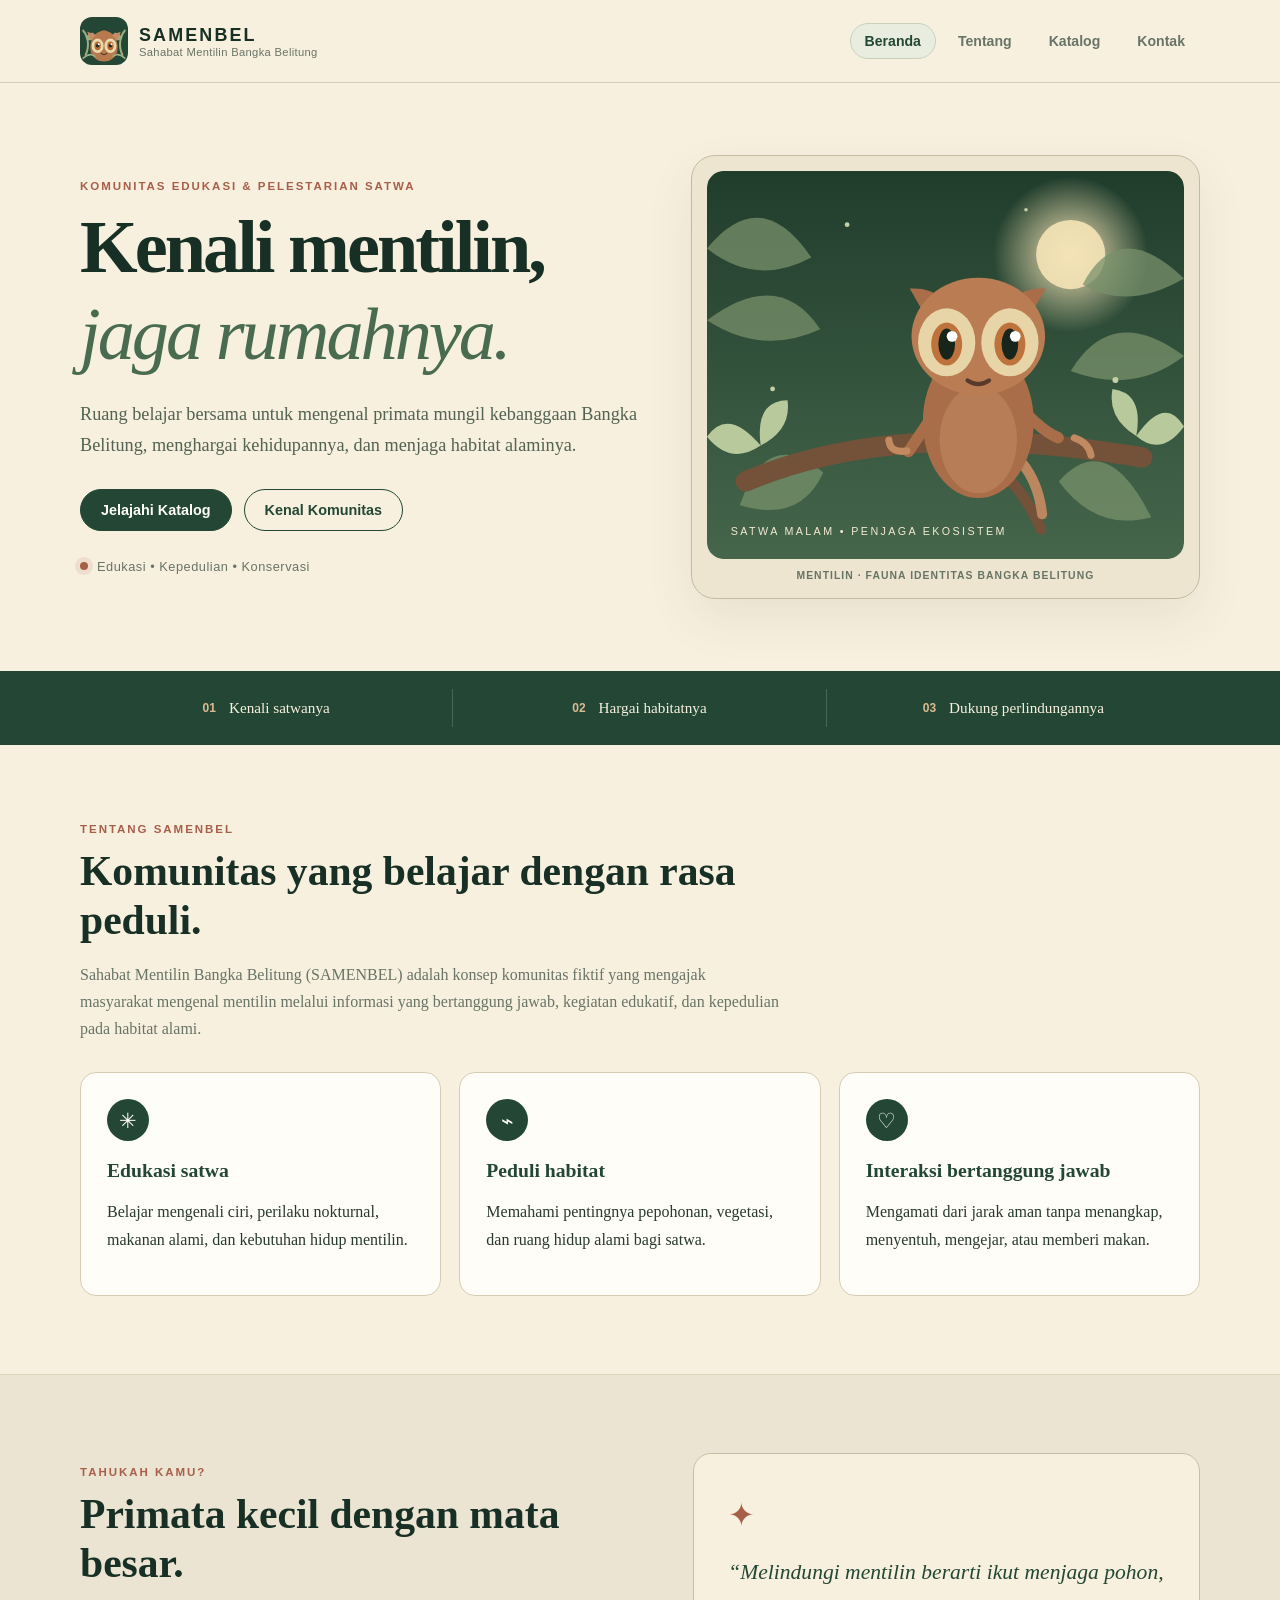
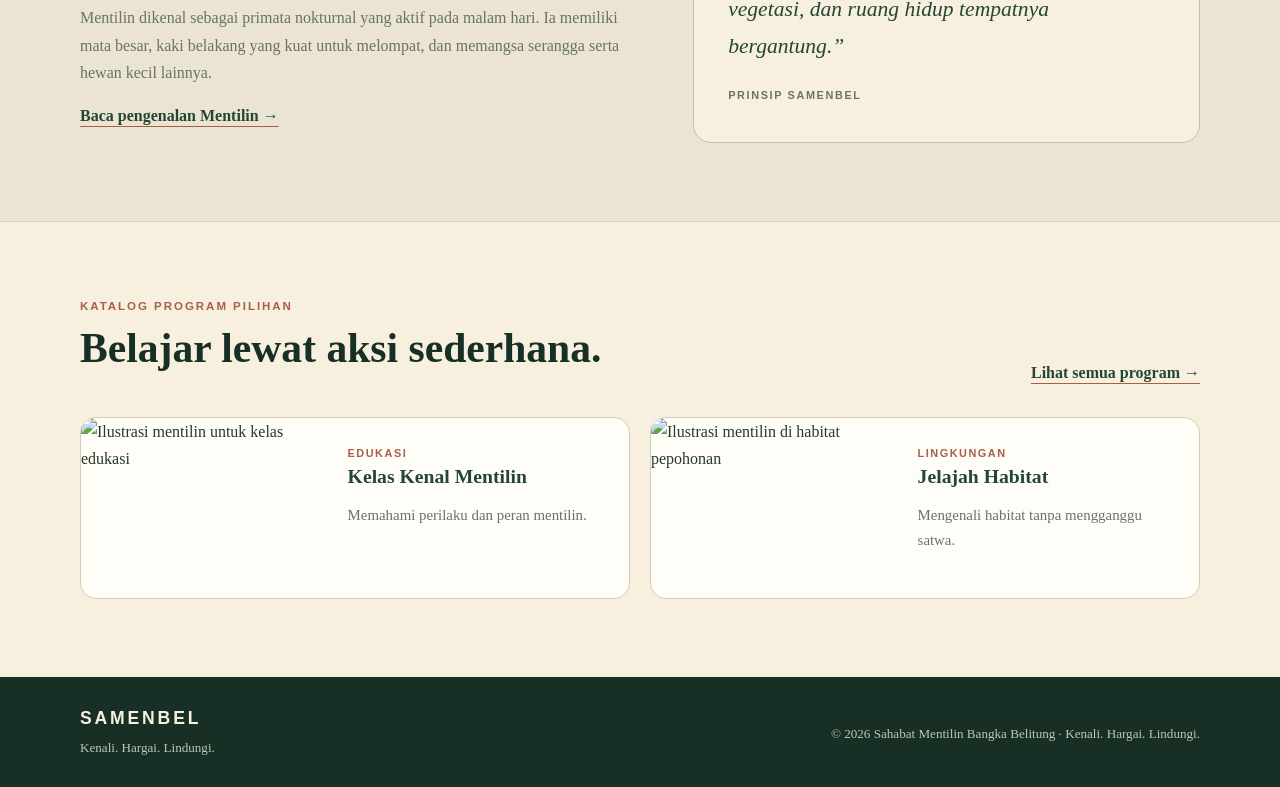
==== commit ce15fb94: "Update index.html" ====
--- a/index.html
+++ b/index.html
@@ -11,7 +11,7 @@
 <body>
 <header class="site-header"><div class="container header-inner"><a class="brand" href="index.html"><img src="logo-samenbel.svg" alt="Logo Sahabat Mentilin Bangka Belitung"><span><strong>SAMENBEL</strong><small>Sahabat Mentilin Bangka Belitung</small></span></a><button class="menu-toggle" type="button" aria-label="Buka navigasi" aria-expanded="false">☰</button><nav class="main-nav" aria-label="Navigasi utama"><a class="active" href="index.html">Beranda</a><a class="" href="tentang.html">Tentang</a><a class="" href="katalog.html">Katalog</a><a class="" href="kontak.php">Kontak</a></nav></div></header>
 <main>
-<section class="hero container"><div class="hero-copy"><p class="eyebrow">KOMUNITAS EDUKASI & PELESTARIAN SATWA</p><h1>Kenali mentilin,<br><em>jaga rumahnya.</em></h1><p class="hero-lead">Ruang belajar bersama untuk mengenal primata mungil kebanggaan Bangka Belitung, menghargai kehidupannya, dan menjaga habitat alaminya.</p><div class="hero-actions"><a class="button button-primary" href="katalog.html">Jelajahi Katalog</a><a class="button button-ghost" href="tentang.html">Kenal Komunitas</a></div><div class="hero-note"><span class="note-dot"></span> Edukasi • Kepedulian • Konservasi</div></div><div class="hero-art"><img src="img/hero-mentilin.svg" alt="Ilustrasi orisinal mentilin bermata besar bertengger di dahan hutan"><span class="art-caption">MENTILIN · FAUNA IDENTITAS BANGKA BELITUNG</span></div></section>
+<section class="hero container"><div class="hero-copy"><p class="eyebrow">KOMUNITAS EDUKASI & PELESTARIAN SATWA</p><h1>Kenali mentilin,<br><em>jaga rumahnya.</em></h1><p class="hero-lead">Ruang belajar bersama untuk mengenal primata mungil kebanggaan Bangka Belitung, menghargai kehidupannya, dan menjaga habitat alaminya.</p><div class="hero-actions"><a class="button button-primary" href="katalog.html">Jelajahi Katalog</a><a class="button button-ghost" href="tentang.html">Kenal Komunitas</a></div><div class="hero-note"><span class="note-dot"></span> Edukasi • Kepedulian • Konservasi</div></div><div class="hero-art"><img src="hero-mentilin.svg" alt="Ilustrasi orisinal mentilin bermata besar bertengger di dahan hutan"><span class="art-caption">MENTILIN · FAUNA IDENTITAS BANGKA BELITUNG</span></div></section>
 <section class="intro-strip"><div class="container strip-grid"><div><strong>01</strong><span>Kenali satwanya</span></div><div><strong>02</strong><span>Hargai habitatnya</span></div><div><strong>03</strong><span>Dukung perlindungannya</span></div></div></section>
 <section class="section container"><div class="section-heading"><p class="eyebrow">TENTANG SAMENBEL</p><h2>Komunitas yang belajar dengan rasa peduli.</h2><p class="muted">Sahabat Mentilin Bangka Belitung (SAMENBEL) adalah konsep komunitas fiktif yang mengajak masyarakat mengenal mentilin melalui informasi yang bertanggung jawab, kegiatan edukatif, dan kepedulian pada habitat alami.</p></div><div class="feature-grid"><article class="feature-card"><span class="feature-icon">✳</span><h3>Edukasi satwa</h3><p>Belajar mengenali ciri, perilaku nokturnal, makanan alami, dan kebutuhan hidup mentilin.</p></article><article class="feature-card"><span class="feature-icon">⌁</span><h3>Peduli habitat</h3><p>Memahami pentingnya pepohonan, vegetasi, dan ruang hidup alami bagi satwa.</p></article><article class="feature-card"><span class="feature-icon">♡</span><h3>Interaksi bertanggung jawab</h3><p>Mengamati dari jarak aman tanpa menangkap, menyentuh, mengejar, atau memberi makan.</p></article></div></section>
 <section class="section section-soft"><div class="container split-section"><div><p class="eyebrow">TAHUKAH KAMU?</p><h2>Primata kecil dengan mata besar.</h2><p class="muted">Mentilin dikenal sebagai primata nokturnal yang aktif pada malam hari. Ia memiliki mata besar, kaki belakang yang kuat untuk melompat, dan memangsa serangga serta hewan kecil lainnya.</p><a class="text-link" href="tentang.html#kenali-mentilin">Baca pengenalan Mentilin →</a></div><div class="fact-panel"><span class="fact-mark">✦</span><p>“Melindungi mentilin berarti ikut menjaga pohon, vegetasi, dan ruang hidup tempatnya bergantung.”</p><small>PRINSIP SAMENBEL</small></div></div></section>
